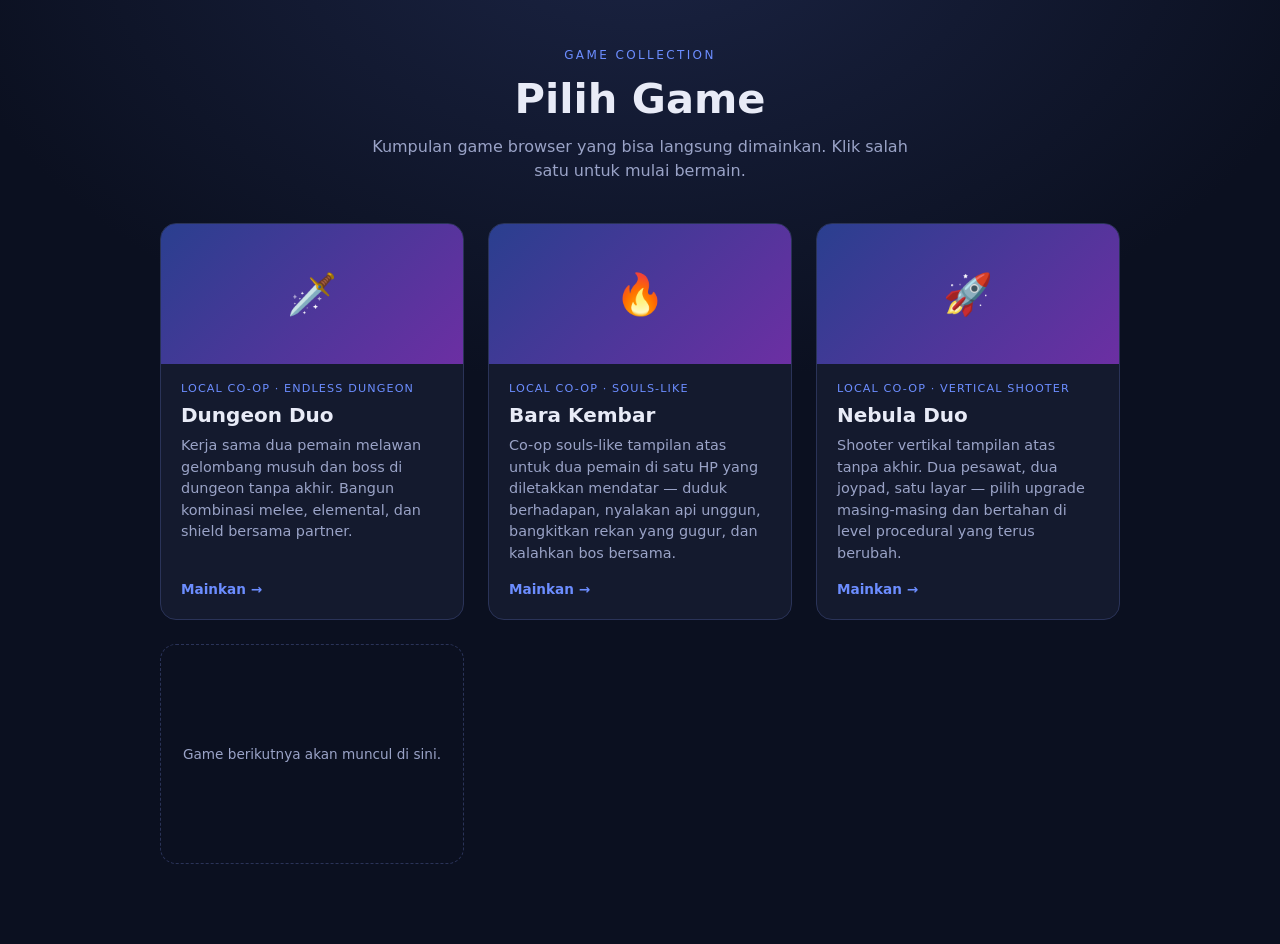
==== index.html @ 31a5023f "Initial commit: koleksi game co-op" ====
<!doctype html>
<html lang="id">
<head>
  <meta charset="utf-8" />
  <meta name="viewport" content="width=device-width, initial-scale=1" />
  <meta name="theme-color" content="#0b1020" />
  <title>Koleksi Game — Browser Games</title>
  <style>
    :root {
      color-scheme: dark;
      --bg: #0b1020;
      --panel: #141a2e;
      --panel-border: #2a3358;
      --accent: #6c8dff;
      --text: #e8ebf7;
      --muted: #9aa3c7;
    }

    * { box-sizing: border-box; }

    body {
      margin: 0;
      min-height: 100vh;
      background: radial-gradient(1200px 800px at 50% -10%, #1b2444 0%, var(--bg) 60%);
      color: var(--text);
      font-family: "Segoe UI", system-ui, -apple-system, sans-serif;
      padding: 48px 20px 80px;
    }

    header {
      max-width: 960px;
      margin: 0 auto 40px;
      text-align: center;
    }

    header .eyebrow {
      letter-spacing: 0.2em;
      text-transform: uppercase;
      font-size: 0.75rem;
      color: var(--accent);
      margin-bottom: 12px;
    }

    header h1 {
      margin: 0 0 12px;
      font-size: clamp(1.8rem, 4vw, 2.6rem);
    }

    header p {
      color: var(--muted);
      max-width: 560px;
      margin: 0 auto;
      line-height: 1.5;
    }

    .grid {
      max-width: 960px;
      margin: 0 auto;
      display: grid;
      grid-template-columns: repeat(auto-fill, minmax(260px, 1fr));
      gap: 24px;
    }

    .card {
      background: var(--panel);
      border: 1px solid var(--panel-border);
      border-radius: 16px;
      overflow: hidden;
      display: flex;
      flex-direction: column;
      text-decoration: none;
      color: inherit;
      transition: transform 0.15s ease, border-color 0.15s ease;
    }

    .card:hover, .card:focus-visible {
      transform: translateY(-4px);
      border-color: var(--accent);
    }

    .card-art {
      height: 140px;
      background: linear-gradient(135deg, #2a3f8f 0%, #6c2fa3 100%);
      display: flex;
      align-items: center;
      justify-content: center;
      font-size: 2.5rem;
    }

    .card-body {
      padding: 18px 20px 22px;
      display: flex;
      flex-direction: column;
      gap: 8px;
      flex: 1;
    }

    .card-body .tag {
      font-size: 0.7rem;
      letter-spacing: 0.1em;
      text-transform: uppercase;
      color: var(--accent);
    }

    .card-body h2 {
      margin: 0;
      font-size: 1.25rem;
    }

    .card-body p {
      margin: 0;
      color: var(--muted);
      font-size: 0.9rem;
      line-height: 1.5;
      flex: 1;
    }

    .card-body .play {
      margin-top: 8px;
      font-size: 0.85rem;
      font-weight: 600;
      color: var(--accent);
    }

    .empty-card {
      border: 1px dashed var(--panel-border);
      border-radius: 16px;
      display: flex;
      align-items: center;
      justify-content: center;
      min-height: 220px;
      color: var(--muted);
      font-size: 0.85rem;
      text-align: center;
      padding: 20px;
    }
  </style>
</head>
<body>
  <header>
    <div class="eyebrow">Game Collection</div>
    <h1>Pilih Game</h1>
    <p>Kumpulan game browser yang bisa langsung dimainkan. Klik salah satu untuk mulai bermain.</p>
  </header>

  <main class="grid">
    <a class="card" href="dungeon-duo-portrait/index.html">
      <div class="card-art" aria-hidden="true">🗡️</div>
      <div class="card-body">
        <span class="tag">Local Co-op · Endless Dungeon</span>
        <h2>Dungeon Duo</h2>
        <p>Kerja sama dua pemain melawan gelombang musuh dan boss di dungeon tanpa akhir. Bangun kombinasi melee, elemental, dan shield bersama partner.</p>
        <span class="play">Mainkan →</span>
      </div>
    </a>

    <a class="card" href="bara-kembar/index.html">
      <div class="card-art" aria-hidden="true">🔥</div>
      <div class="card-body">
        <span class="tag">Local Co-op · Souls-like</span>
        <h2>Bara Kembar</h2>
        <p>Co-op souls-like tampilan atas untuk dua pemain di satu HP yang diletakkan mendatar — duduk berhadapan, nyalakan api unggun, bangkitkan rekan yang gugur, dan kalahkan bos bersama.</p>
        <span class="play">Mainkan →</span>
      </div>
    </a>

    <a class="card" href="nebula-duo/index.html">
      <div class="card-art" aria-hidden="true">🚀</div>
      <div class="card-body">
        <span class="tag">Local Co-op · Vertical Shooter</span>
        <h2>Nebula Duo</h2>
        <p>Shooter vertikal tampilan atas tanpa akhir. Dua pesawat, dua joypad, satu layar — pilih upgrade masing-masing dan bertahan di level procedural yang terus berubah.</p>
        <span class="play">Mainkan →</span>
      </div>
    </a>

    <div class="empty-card">Game berikutnya akan muncul di sini.</div>
  </main>
</body>
</html>
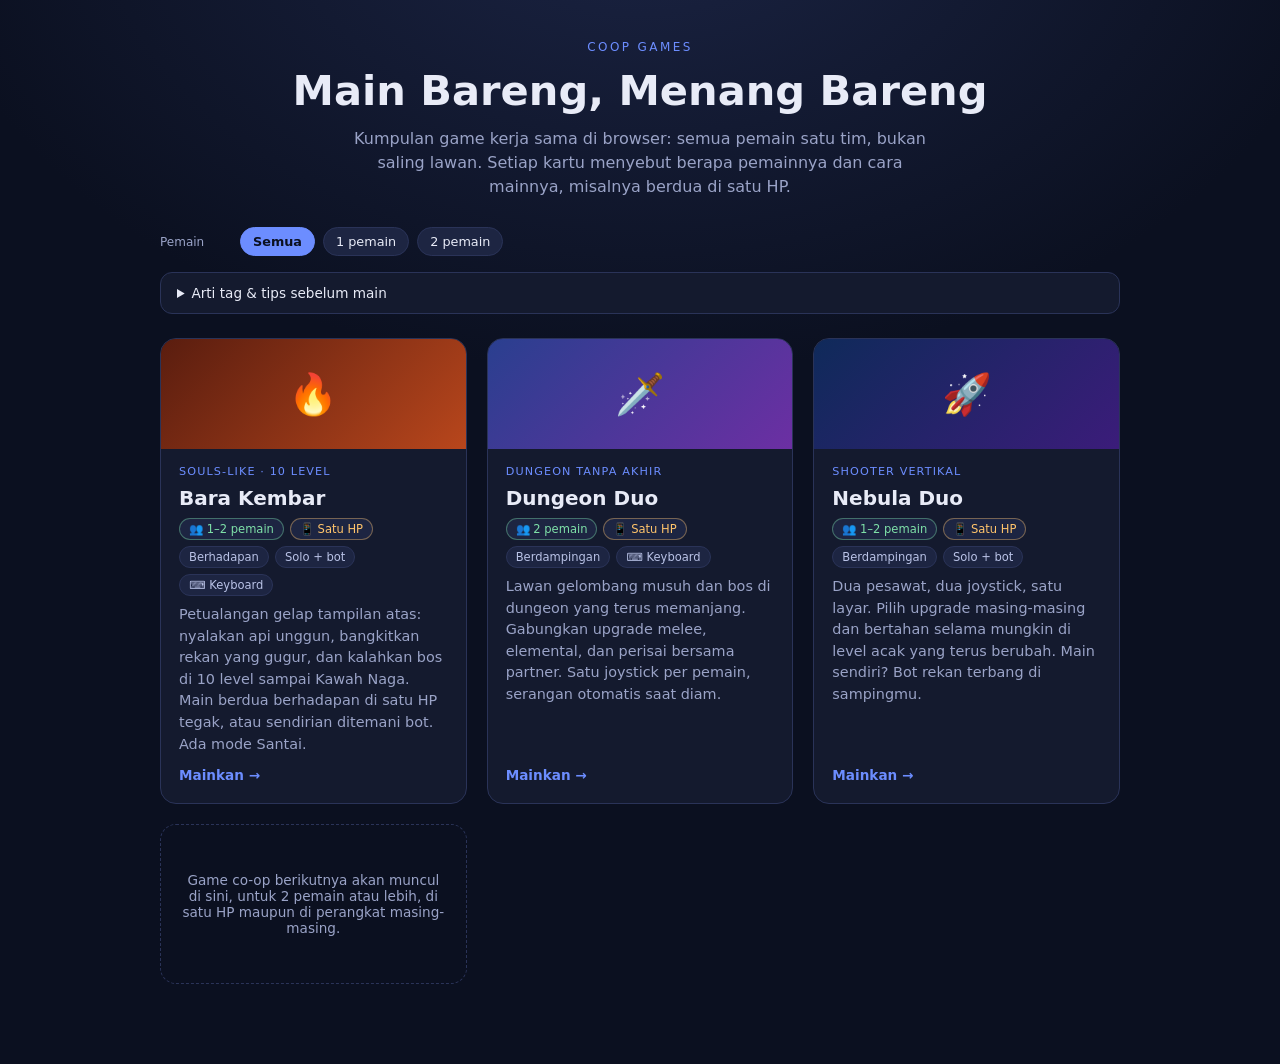
==== commit b99f349c: "Galeri: cakupan diperluas ke semua game co-op, tag pemain & cara main, filter Co-Authored-By: Claude" ====
--- a/index.html
+++ b/index.html
@@ -4,7 +4,7 @@
   <meta charset="utf-8" />
   <meta name="viewport" content="width=device-width, initial-scale=1" />
   <meta name="theme-color" content="#0b1020" />
-  <title>Koleksi Game — Browser Games</title>
+  <title>Coop Games — Main Bareng, Menang Bareng</title>
   <style>
     :root {
       color-scheme: dark;
@@ -14,6 +14,10 @@
       --accent: #6c8dff;
       --text: #e8ebf7;
       --muted: #9aa3c7;
+      --chip: #1d2542;
+      --pemain: #7ee0a8;
+      --cara: #ffc46b;
+      --info: #b9c2e6;
     }
 
     * { box-sizing: border-box; }
@@ -24,14 +28,12 @@
       background: radial-gradient(1200px 800px at 50% -10%, #1b2444 0%, var(--bg) 60%);
       color: var(--text);
       font-family: "Segoe UI", system-ui, -apple-system, sans-serif;
-      padding: 48px 20px 80px;
-    }
-
-    header {
-      max-width: 960px;
-      margin: 0 auto 40px;
-      text-align: center;
-    }
+      padding: 40px 16px 80px;
+    }
+
+    header, .filters, .legend, .grid { max-width: 960px; margin-left: auto; margin-right: auto; }
+
+    header { margin-bottom: 28px; text-align: center; }
 
     header .eyebrow {
       letter-spacing: 0.2em;
@@ -41,24 +43,49 @@
       margin-bottom: 12px;
     }
 
-    header h1 {
-      margin: 0 0 12px;
-      font-size: clamp(1.8rem, 4vw, 2.6rem);
-    }
-
-    header p {
+    header h1 { margin: 0 0 12px; font-size: clamp(1.8rem, 6vw, 2.6rem); }
+
+    header p { color: var(--muted); max-width: 600px; margin: 0 auto; line-height: 1.5; }
+
+    /* ---------- filter ---------- */
+    .filters { display: flex; flex-direction: column; gap: 10px; margin-bottom: 16px; }
+    .filter-row { display: flex; flex-wrap: wrap; align-items: center; gap: 8px; }
+    .filter-row[hidden] { display: none; }
+    .filter-row .label { font-size: 0.75rem; color: var(--muted); min-width: 72px; }
+    .filter-row button {
+      font: inherit;
+      font-size: 0.8rem;
+      color: var(--text);
+      background: var(--chip);
+      border: 1px solid var(--panel-border);
+      border-radius: 999px;
+      padding: 6px 12px;
+      cursor: pointer;
+    }
+    .filter-row button[aria-pressed="true"] { background: var(--accent); border-color: var(--accent); color: #0b1020; font-weight: 600; }
+
+    /* ---------- keterangan tag ---------- */
+    .legend {
+      background: var(--panel);
+      border: 1px solid var(--panel-border);
+      border-radius: 12px;
+      margin-bottom: 24px;
+      font-size: 0.85rem;
       color: var(--muted);
-      max-width: 560px;
-      margin: 0 auto;
-      line-height: 1.5;
-    }
-
+    }
+    .legend summary { cursor: pointer; padding: 12px 16px; color: var(--text); }
+    .legend .isi { padding: 0 16px 14px; line-height: 1.55; }
+    .legend dl { margin: 0 0 10px; display: grid; grid-template-columns: max-content 1fr; gap: 6px 12px; }
+    .legend dt { color: var(--cara); }
+    .legend dd { margin: 0; }
+    .legend .belum { opacity: 0.6; }
+    .legend p { margin: 8px 0 0; }
+
+    /* ---------- kartu ---------- */
     .grid {
-      max-width: 960px;
-      margin: 0 auto;
       display: grid;
       grid-template-columns: repeat(auto-fill, minmax(260px, 1fr));
-      gap: 24px;
+      gap: 20px;
     }
 
     .card {
@@ -72,55 +99,40 @@
       color: inherit;
       transition: transform 0.15s ease, border-color 0.15s ease;
     }
-
-    .card:hover, .card:focus-visible {
-      transform: translateY(-4px);
-      border-color: var(--accent);
-    }
+    .card[hidden] { display: none; }
+
+    .card:hover, .card:focus-visible { transform: translateY(-4px); border-color: var(--accent); }
 
     .card-art {
-      height: 140px;
-      background: linear-gradient(135deg, #2a3f8f 0%, #6c2fa3 100%);
+      height: 110px;
       display: flex;
       align-items: center;
       justify-content: center;
       font-size: 2.5rem;
     }
 
-    .card-body {
-      padding: 18px 20px 22px;
-      display: flex;
-      flex-direction: column;
-      gap: 8px;
-      flex: 1;
-    }
-
-    .card-body .tag {
-      font-size: 0.7rem;
-      letter-spacing: 0.1em;
-      text-transform: uppercase;
-      color: var(--accent);
-    }
-
-    .card-body h2 {
-      margin: 0;
-      font-size: 1.25rem;
-    }
-
-    .card-body p {
-      margin: 0;
-      color: var(--muted);
-      font-size: 0.9rem;
-      line-height: 1.5;
-      flex: 1;
-    }
-
-    .card-body .play {
-      margin-top: 8px;
-      font-size: 0.85rem;
-      font-weight: 600;
-      color: var(--accent);
-    }
+    .card-body { padding: 16px 18px 20px; display: flex; flex-direction: column; gap: 8px; flex: 1; }
+
+    .card-body .genre { font-size: 0.7rem; letter-spacing: 0.1em; text-transform: uppercase; color: var(--accent); }
+
+    .card-body h2 { margin: 0; font-size: 1.25rem; }
+
+    .chips { display: flex; flex-wrap: wrap; gap: 6px; }
+    .chip {
+      font-size: 0.72rem;
+      padding: 3px 9px;
+      border-radius: 999px;
+      background: var(--chip);
+      border: 1px solid var(--panel-border);
+      color: var(--info);
+      white-space: nowrap;
+    }
+    .chip.pemain { color: var(--pemain); border-color: color-mix(in srgb, var(--pemain) 40%, transparent); }
+    .chip.cara { color: var(--cara); border-color: color-mix(in srgb, var(--cara) 40%, transparent); }
+
+    .card-body p { margin: 0; color: var(--muted); font-size: 0.9rem; line-height: 1.5; flex: 1; }
+
+    .card-body .play { margin-top: 4px; font-size: 0.85rem; font-weight: 600; color: var(--accent); }
 
     .empty-card {
       border: 1px dashed var(--panel-border);
@@ -128,53 +140,153 @@
       display: flex;
       align-items: center;
       justify-content: center;
-      min-height: 220px;
+      min-height: 160px;
       color: var(--muted);
       font-size: 0.85rem;
       text-align: center;
       padding: 20px;
     }
+    .no-match { grid-column: 1 / -1; text-align: center; color: var(--muted); padding: 24px; }
   </style>
 </head>
 <body>
   <header>
-    <div class="eyebrow">Game Collection</div>
-    <h1>Pilih Game</h1>
-    <p>Kumpulan game browser yang bisa langsung dimainkan. Klik salah satu untuk mulai bermain.</p>
+    <div class="eyebrow">Coop Games</div>
+    <h1>Main Bareng, Menang Bareng</h1>
+    <p>Kumpulan game kerja sama di browser: semua pemain satu tim, bukan saling lawan.
+      Setiap kartu menyebut berapa pemainnya dan cara mainnya, misalnya berdua di satu HP.</p>
   </header>
 
-  <main class="grid">
-    <a class="card" href="dungeon-duo-portrait/index.html">
-      <div class="card-art" aria-hidden="true">🗡️</div>
+  <!-- Tombol filter dibuat otomatis dari atribut data-* di tiap kartu (lihat skrip di bawah). -->
+  <section class="filters" aria-label="Saring game">
+    <div class="filter-row" data-filter="pemain"><span class="label">Pemain</span></div>
+    <div class="filter-row" data-filter="cara"><span class="label">Cara main</span></div>
+  </section>
+
+  <details class="legend">
+    <summary>Arti tag &amp; tips sebelum main</summary>
+    <div class="isi">
+      <dl>
+        <dt>Satu HP</dt><dd>Semua pemain memakai satu HP yang sama, masing-masing memegang sisi layarnya sendiri.</dd>
+        <dt class="belum">Satu layar</dt><dd class="belum">Satu PC/TV, tiap pemain memakai keyboard atau gamepad. (Belum ada gamenya.)</dd>
+        <dt class="belum">HP masing-masing</dt><dd class="belum">Tiap pemain membuka game di HP-nya sendiri dan tersambung. (Belum ada gamenya.)</dd>
+        <dt class="belum">Bergiliran</dt><dd class="belum">Satu perangkat dioper bergantian antarpemain. (Belum ada gamenya.)</dd>
+      </dl>
+      Tag lain: <b>Berhadapan</b> = pemain duduk di dua ujung HP yang ditaruh di meja;
+      <b>Berdampingan</b> = pemain duduk bersebelahan, layar dibagi kiri–kanan;
+      <b>Solo + bot</b> = bisa dimainkan sendirian ditemani rekan komputer.
+      <p><b>Main berdua di satu HP Android (3 jari atau lebih menempel)?</b> Matikan gestur
+        <i>"usap 3 jari ke bawah"</i> (tangkapan layar) di Pengaturan HP. Gestur itu
+        memutus semua sentuhan begitu jari ketiga menempel, sehingga kontrol tiba-tiba lepas.</p>
+    </div>
+  </details>
+
+  <!--
+    Cara menambah game: salin satu <a class="card">, lalu isi
+      data-pemain : jumlah pemain yang didukung, pisahkan koma (mis. "1,2" atau "2,3,4")
+      data-cara   : cara main, pisahkan koma; pilih dari: satu-hp, satu-layar, hp-masing, bergiliran
+    Teks chip di kartu ditulis manual agar bisa lebih rinci (mis. "Berhadapan").
+  -->
+  <main class="grid" id="grid">
+    <a class="card" href="bara-kembar/index.html" data-pemain="1,2" data-cara="satu-hp">
+      <div class="card-art" style="background: linear-gradient(135deg, #5a1d0f 0%, #b8461c 100%);" aria-hidden="true">🔥</div>
       <div class="card-body">
-        <span class="tag">Local Co-op · Endless Dungeon</span>
-        <h2>Dungeon Duo</h2>
-        <p>Kerja sama dua pemain melawan gelombang musuh dan boss di dungeon tanpa akhir. Bangun kombinasi melee, elemental, dan shield bersama partner.</p>
+        <span class="genre">Souls-like · 10 level</span>
+        <h2>Bara Kembar</h2>
+        <div class="chips">
+          <span class="chip pemain">👥 1–2 pemain</span>
+          <span class="chip cara">📱 Satu HP</span>
+          <span class="chip">Berhadapan</span>
+          <span class="chip">Solo + bot</span>
+          <span class="chip">⌨️ Keyboard</span>
+        </div>
+        <p>Petualangan gelap tampilan atas: nyalakan api unggun, bangkitkan rekan yang gugur, dan kalahkan bos di 10 level sampai Kawah Naga. Main berdua berhadapan di satu HP tegak, atau sendirian ditemani bot. Ada mode Santai.</p>
         <span class="play">Mainkan →</span>
       </div>
     </a>
 
-    <a class="card" href="bara-kembar/index.html">
-      <div class="card-art" aria-hidden="true">🔥</div>
+    <a class="card" href="dungeon-duo-portrait/index.html" data-pemain="2" data-cara="satu-hp">
+      <div class="card-art" style="background: linear-gradient(135deg, #2a3f8f 0%, #6c2fa3 100%);" aria-hidden="true">🗡️</div>
       <div class="card-body">
-        <span class="tag">Local Co-op · Souls-like</span>
-        <h2>Bara Kembar</h2>
-        <p>Co-op souls-like tampilan atas untuk dua pemain di satu HP yang diletakkan mendatar — duduk berhadapan, nyalakan api unggun, bangkitkan rekan yang gugur, dan kalahkan bos bersama.</p>
+        <span class="genre">Dungeon tanpa akhir</span>
+        <h2>Dungeon Duo</h2>
+        <div class="chips">
+          <span class="chip pemain">👥 2 pemain</span>
+          <span class="chip cara">📱 Satu HP</span>
+          <span class="chip">Berdampingan</span>
+          <span class="chip">⌨️ Keyboard</span>
+        </div>
+        <p>Lawan gelombang musuh dan bos di dungeon yang terus memanjang. Gabungkan upgrade melee, elemental, dan perisai bersama partner. Satu joystick per pemain, serangan otomatis saat diam.</p>
         <span class="play">Mainkan →</span>
       </div>
     </a>
 
-    <a class="card" href="nebula-duo/index.html">
-      <div class="card-art" aria-hidden="true">🚀</div>
+    <a class="card" href="nebula-duo/index.html" data-pemain="1,2" data-cara="satu-hp">
+      <div class="card-art" style="background: linear-gradient(135deg, #0f2a5a 0%, #3b1c7a 100%);" aria-hidden="true">🚀</div>
       <div class="card-body">
-        <span class="tag">Local Co-op · Vertical Shooter</span>
+        <span class="genre">Shooter vertikal</span>
         <h2>Nebula Duo</h2>
-        <p>Shooter vertikal tampilan atas tanpa akhir. Dua pesawat, dua joypad, satu layar — pilih upgrade masing-masing dan bertahan di level procedural yang terus berubah.</p>
+        <div class="chips">
+          <span class="chip pemain">👥 1–2 pemain</span>
+          <span class="chip cara">📱 Satu HP</span>
+          <span class="chip">Berdampingan</span>
+          <span class="chip">Solo + bot</span>
+        </div>
+        <p>Dua pesawat, dua joystick, satu layar. Pilih upgrade masing-masing dan bertahan selama mungkin di level acak yang terus berubah. Main sendiri? Bot rekan terbang di sampingmu.</p>
         <span class="play">Mainkan →</span>
       </div>
     </a>
 
-    <div class="empty-card">Game berikutnya akan muncul di sini.</div>
+    <div class="empty-card" data-tetap>Game co-op berikutnya akan muncul di sini, untuk 2 pemain atau lebih, di satu HP maupun di perangkat masing-masing.</div>
   </main>
+
+  <script>
+    // Label untuk nilai data-cara. Nilai yang belum dipakai game mana pun tidak dibuatkan tombol.
+    const LABEL_CARA = { 'satu-hp': '📱 Satu HP', 'satu-layar': '🖥️ Satu layar', 'hp-masing': '📲 HP masing-masing', 'bergiliran': '🔁 Bergiliran' };
+    const labelPemain = n => n + ' pemain';
+
+    const cards = [...document.querySelectorAll('.card')];
+    const nilai = key => cards.map(c => (c.dataset[key] || '').split(',').filter(Boolean));
+    const pilihan = { pemain: 'semua', cara: 'semua' };
+
+    function buatTombol(key, daftar, label) {
+      const row = document.querySelector(`[data-filter="${key}"]`);
+      for (const v of ['semua', ...daftar]) {
+        const b = document.createElement('button');
+        b.type = 'button';
+        b.textContent = v === 'semua' ? 'Semua' : label(v);
+        b.setAttribute('aria-pressed', String(v === 'semua'));
+        b.addEventListener('click', () => {
+          pilihan[key] = v;
+          row.querySelectorAll('button').forEach(x => x.setAttribute('aria-pressed', String(x === b)));
+          terapkan();
+        });
+        row.appendChild(b);
+      }
+    }
+
+    const semuaPemain = [...new Set(nilai('pemain').flat())].sort((a, b) => a - b);
+    const semuaCara = Object.keys(LABEL_CARA).filter(k => nilai('cara').flat().includes(k));
+    buatTombol('pemain', semuaPemain, labelPemain);
+    buatTombol('cara', semuaCara, v => LABEL_CARA[v] || v);
+    // Filter yang hanya punya satu pilihan tidak berguna; sembunyikan sampai ada variasi.
+    if (semuaCara.length < 2) document.querySelector('[data-filter="cara"]').hidden = true;
+
+    const grid = document.getElementById('grid');
+    const kosong = document.createElement('div');
+    kosong.className = 'no-match';
+    kosong.textContent = 'Belum ada game yang cocok dengan pilihan ini.';
+
+    function terapkan() {
+      let tampil = 0;
+      for (const c of cards) {
+        const ok = (pilihan.pemain === 'semua' || c.dataset.pemain.split(',').includes(pilihan.pemain))
+                && (pilihan.cara === 'semua' || c.dataset.cara.split(',').includes(pilihan.cara));
+        c.hidden = !ok;
+        if (ok) tampil++;
+      }
+      if (tampil === 0) grid.prepend(kosong); else kosong.remove();
+    }
+  </script>
 </body>
 </html>
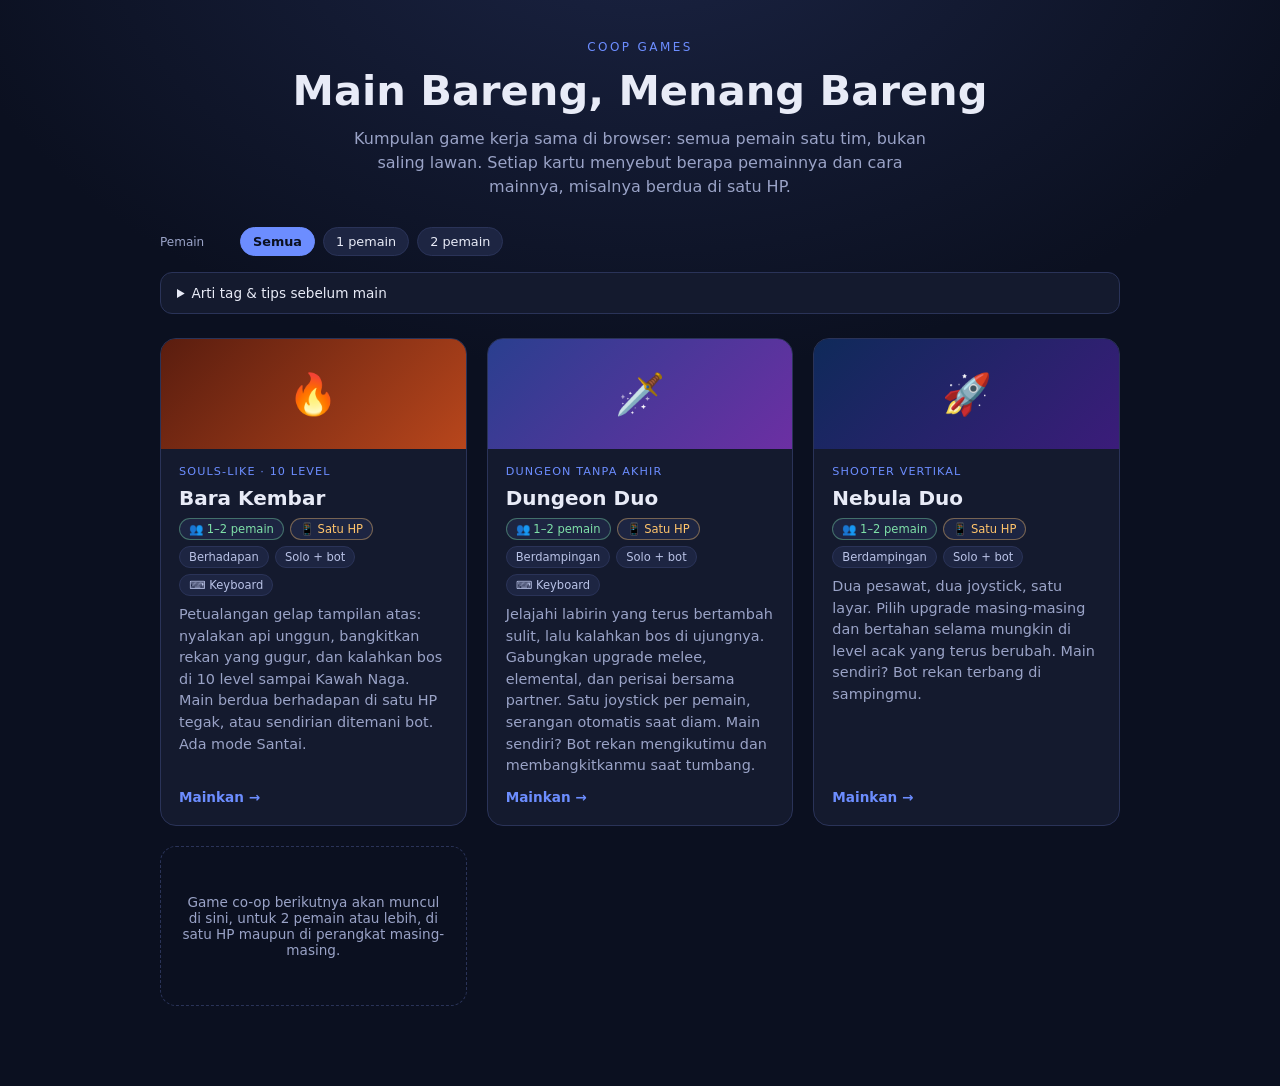
==== commit 1c5d4420: "Galeri: Dungeon Duo kini 1–2 pemain dengan mode solo + bot Co-Authored-By: Claude Opus 5.5 <noreply@" ====
--- a/index.html
+++ b/index.html
@@ -205,18 +205,19 @@
       </div>
     </a>
 
-    <a class="card" href="dungeon-duo-portrait/index.html" data-pemain="2" data-cara="satu-hp">
+    <a class="card" href="dungeon-duo-portrait/index.html" data-pemain="1,2" data-cara="satu-hp">
       <div class="card-art" style="background: linear-gradient(135deg, #2a3f8f 0%, #6c2fa3 100%);" aria-hidden="true">🗡️</div>
       <div class="card-body">
         <span class="genre">Dungeon tanpa akhir</span>
         <h2>Dungeon Duo</h2>
         <div class="chips">
-          <span class="chip pemain">👥 2 pemain</span>
+          <span class="chip pemain">👥 1–2 pemain</span>
           <span class="chip cara">📱 Satu HP</span>
           <span class="chip">Berdampingan</span>
+          <span class="chip">Solo + bot</span>
           <span class="chip">⌨️ Keyboard</span>
         </div>
-        <p>Lawan gelombang musuh dan bos di dungeon yang terus memanjang. Gabungkan upgrade melee, elemental, dan perisai bersama partner. Satu joystick per pemain, serangan otomatis saat diam.</p>
+        <p>Jelajahi labirin yang terus bertambah sulit, lalu kalahkan bos di ujungnya. Gabungkan upgrade melee, elemental, dan perisai bersama partner. Satu joystick per pemain, serangan otomatis saat diam. Main sendiri? Bot rekan mengikutimu dan membangkitkanmu saat tumbang.</p>
         <span class="play">Mainkan →</span>
       </div>
     </a>
